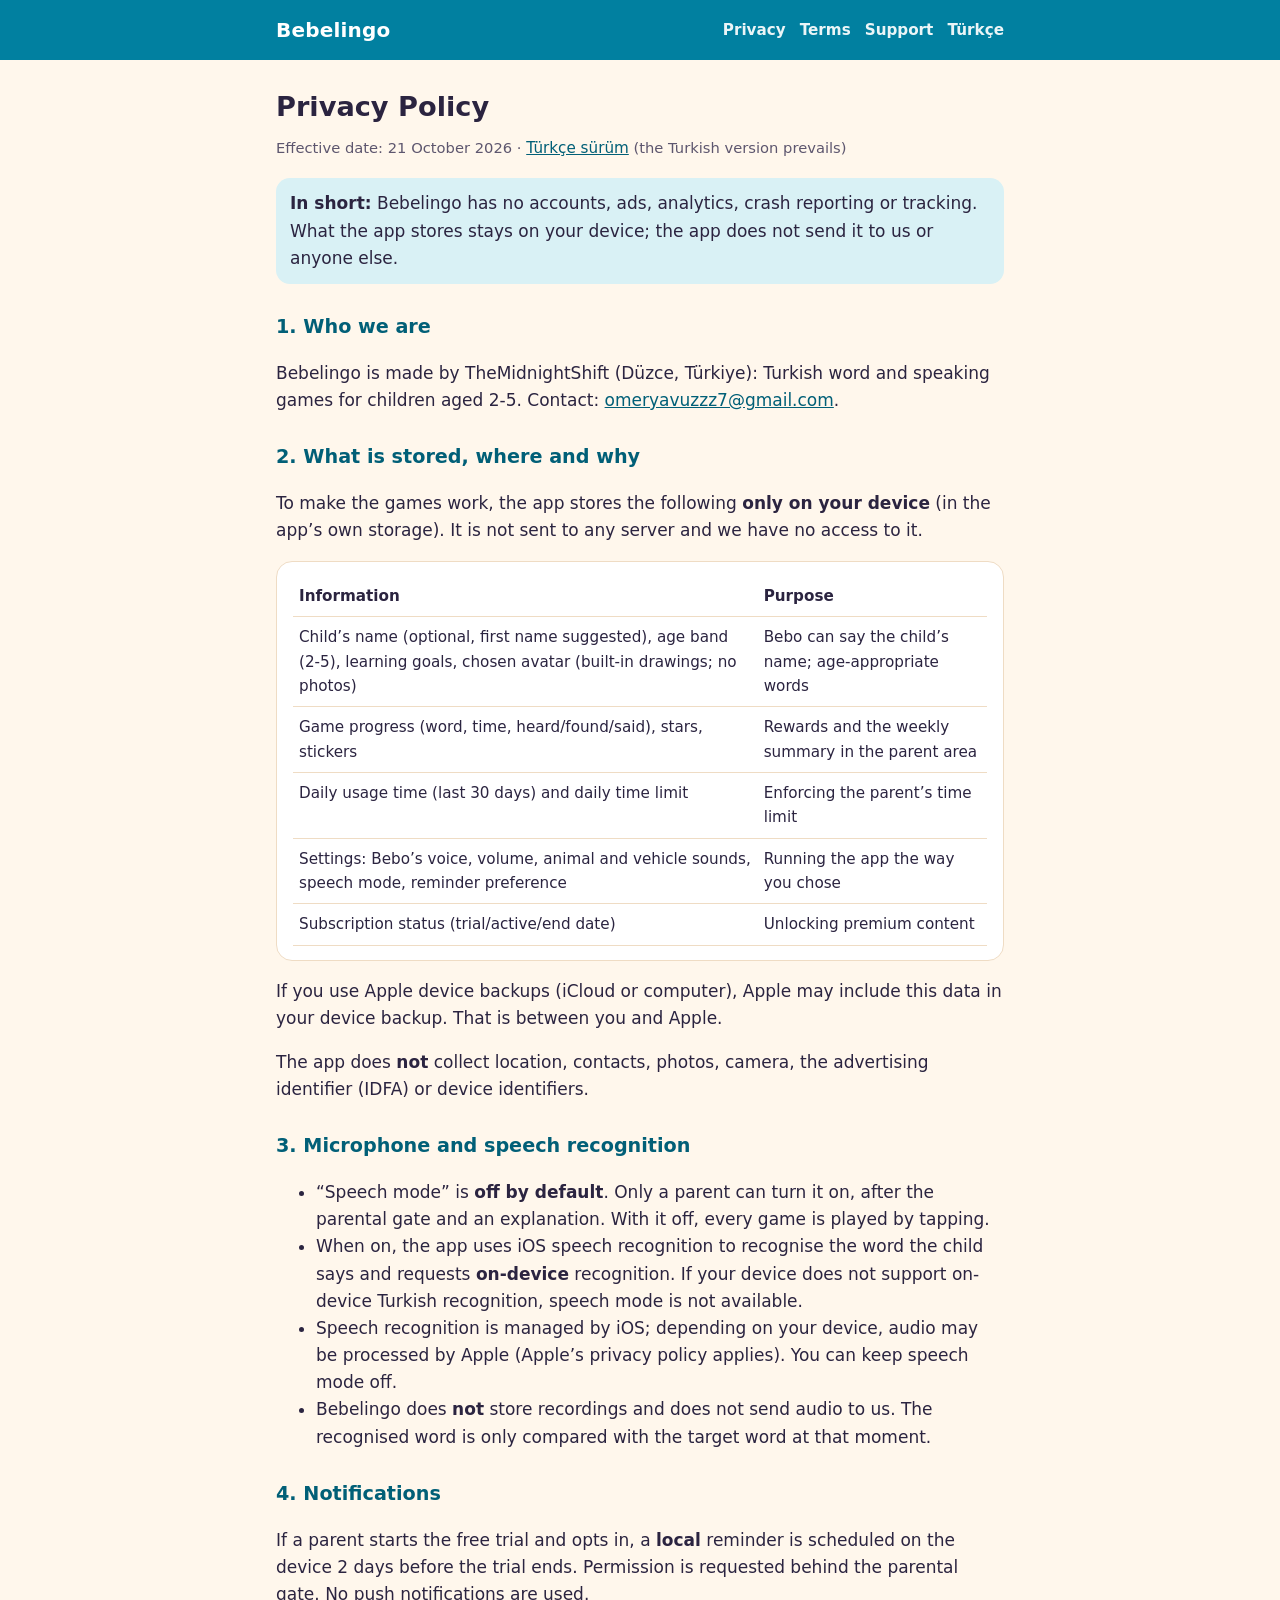
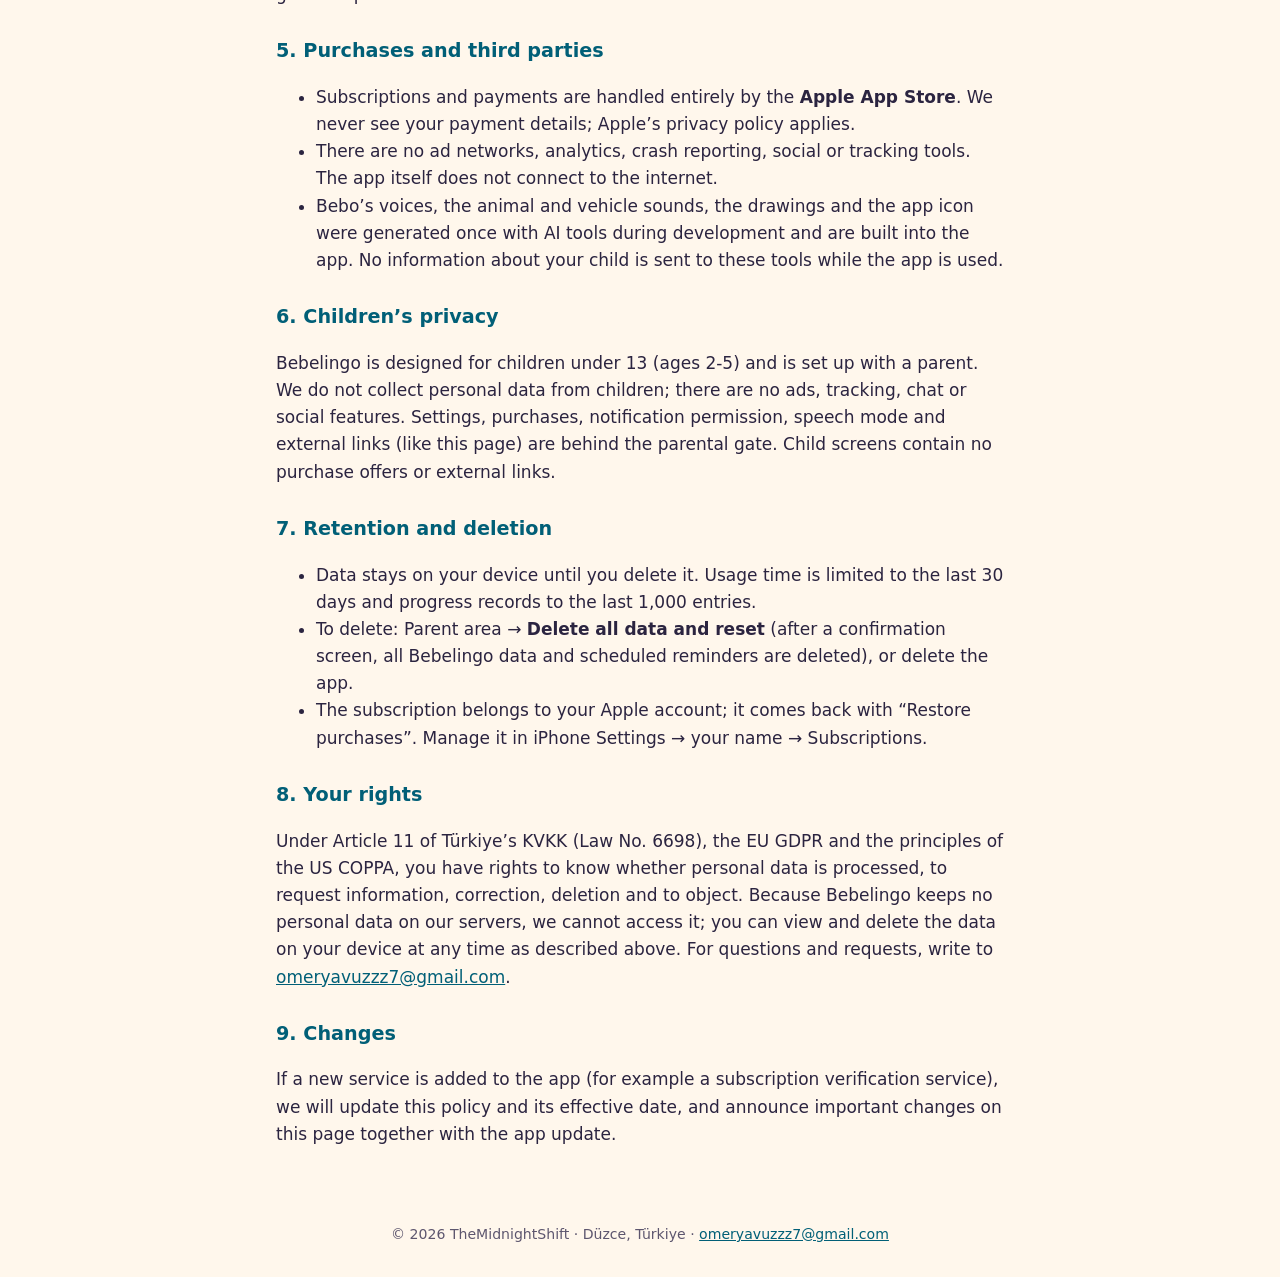
==== privacy-en.html @ 44e0bdba "Bebelingo yasal sayfaları: gizlilik, şartlar, destek (TR/EN) Kaynak: themidnightshiftco-beep/bebelin" ====
<!doctype html>
<html lang="en">
<head>
<meta charset="utf-8">
<meta name="viewport" content="width=device-width, initial-scale=1">
<title>Privacy Policy · Bebelingo</title>
<meta name="description" content="Bebelingo: 2-5 yaş için Türkçe kelime ve konuşma oyunları. Privacy Policy.">
<link rel="stylesheet" href="style.css">
<link rel="icon" href="icon.png">
</head>
<body>
<header><div class="wrap">
<a class="brand" href="index-en.html">Bebelingo</a>
<nav><a href="privacy-en.html">Privacy</a><a href="terms-en.html">Terms</a><a href="support-en.html">Support</a><a href="privacy.html" hreflang="tr">Türkçe</a></nav>
</div></header>
<main class="wrap">
<h1>Privacy Policy</h1>
<p class="meta">Effective date: 21 October 2026 · <a class="lang" href="privacy.html" hreflang="tr">Türkçe sürüm</a> (the Turkish version prevails)</p>

<div class="note"><strong>In short:</strong> Bebelingo has no accounts, ads, analytics, crash reporting or tracking. What the app stores stays on your device; the app does not send it to us or anyone else.</div>

<h2>1. Who we are</h2>
<p>Bebelingo is made by TheMidnightShift (Düzce, Türkiye): Turkish word and speaking games for children aged 2-5. Contact: <a href="mailto:omeryavuzzz7@gmail.com">omeryavuzzz7@gmail.com</a>.</p>

<h2>2. What is stored, where and why</h2>
<p>To make the games work, the app stores the following <strong>only on your device</strong> (in the app’s own storage). It is not sent to any server and we have no access to it.</p>
<div class="card"><table>
<tr><th>Information</th><th>Purpose</th></tr>
<tr><td>Child’s name (optional, first name suggested), age band (2-5), learning goals, chosen avatar (built-in drawings; no photos)</td><td>Bebo can say the child’s name; age-appropriate words</td></tr>
<tr><td>Game progress (word, time, heard/found/said), stars, stickers</td><td>Rewards and the weekly summary in the parent area</td></tr>
<tr><td>Daily usage time (last 30 days) and daily time limit</td><td>Enforcing the parent’s time limit</td></tr>
<tr><td>Settings: Bebo’s voice, volume, animal and vehicle sounds, speech mode, reminder preference</td><td>Running the app the way you chose</td></tr>
<tr><td>Subscription status (trial/active/end date)</td><td>Unlocking premium content</td></tr>
</table></div>
<p>If you use Apple device backups (iCloud or computer), Apple may include this data in your device backup. That is between you and Apple.</p>
<p>The app does <strong>not</strong> collect location, contacts, photos, camera, the advertising identifier (IDFA) or device identifiers.</p>

<h2>3. Microphone and speech recognition</h2>
<ul>
<li>“Speech mode” is <strong>off by default</strong>. Only a parent can turn it on, after the parental gate and an explanation. With it off, every game is played by tapping.</li>
<li>When on, the app uses iOS speech recognition to recognise the word the child says and requests <strong>on-device</strong> recognition. If your device does not support on-device Turkish recognition, speech mode is not available.</li>
<li>Speech recognition is managed by iOS; depending on your device, audio may be processed by Apple (Apple’s privacy policy applies). You can keep speech mode off.</li>
<li>Bebelingo does <strong>not</strong> store recordings and does not send audio to us. The recognised word is only compared with the target word at that moment.</li>
</ul>

<h2>4. Notifications</h2>
<p>If a parent starts the free trial and opts in, a <strong>local</strong> reminder is scheduled on the device 2 days before the trial ends. Permission is requested behind the parental gate. No push notifications are used.</p>

<h2>5. Purchases and third parties</h2>
<ul>
<li>Subscriptions and payments are handled entirely by the <strong>Apple App Store</strong>. We never see your payment details; Apple’s privacy policy applies.</li>
<li>There are no ad networks, analytics, crash reporting, social or tracking tools. The app itself does not connect to the internet.</li>
<li>Bebo’s voices, the animal and vehicle sounds, the drawings and the app icon were generated once with AI tools during development and are built into the app. No information about your child is sent to these tools while the app is used.</li>
</ul>

<h2>6. Children’s privacy</h2>
<p>Bebelingo is designed for children under 13 (ages 2-5) and is set up with a parent. We do not collect personal data from children; there are no ads, tracking, chat or social features. Settings, purchases, notification permission, speech mode and external links (like this page) are behind the parental gate. Child screens contain no purchase offers or external links.</p>

<h2>7. Retention and deletion</h2>
<ul>
<li>Data stays on your device until you delete it. Usage time is limited to the last 30 days and progress records to the last 1,000 entries.</li>
<li>To delete: Parent area → <strong>Delete all data and reset</strong> (after a confirmation screen, all Bebelingo data and scheduled reminders are deleted), or delete the app.</li>
<li>The subscription belongs to your Apple account; it comes back with “Restore purchases”. Manage it in iPhone Settings → your name → Subscriptions.</li>
</ul>

<h2>8. Your rights</h2>
<p>Under Article 11 of Türkiye’s KVKK (Law No. 6698), the EU GDPR and the principles of the US COPPA, you have rights to know whether personal data is processed, to request information, correction, deletion and to object. Because Bebelingo keeps no personal data on our servers, we cannot access it; you can view and delete the data on your device at any time as described above. For questions and requests, write to <a href="mailto:omeryavuzzz7@gmail.com">omeryavuzzz7@gmail.com</a>.</p>

<h2>9. Changes</h2>
<p>If a new service is added to the app (for example a subscription verification service), we will update this policy and its effective date, and announce important changes on this page together with the app update.</p>
</main>
<footer>© 2026 TheMidnightShift · Düzce, Türkiye · <a href="mailto:omeryavuzzz7@gmail.com">omeryavuzzz7@gmail.com</a></footer>
</body>
</html>
---- style.css ----
/* Bebelingo yasal sayfaları: sistem yazı tipi (çevrimdışı çalışır), marka renkleri, mobil uyumlu. */
:root {
  --teal: #0180a0;
  --teal-dark: #015f77;
  --teal-soft: #d9f1f5;
  --cream: #fff7ec;
  --ink: #2b2440;
  --muted: #5d566e;
  --line: #efdcc4;
}
* { box-sizing: border-box; }
html { -webkit-text-size-adjust: 100%; }
body {
  margin: 0;
  background: var(--cream);
  color: var(--ink);
  font: 17px/1.6 ui-rounded, -apple-system, "SF Pro Rounded", system-ui, "Segoe UI", Roboto, sans-serif;
}
header { background: var(--teal); color: #fff; }
header .wrap { display: flex; align-items: center; justify-content: space-between; gap: 12px; padding: 14px 16px; }
header a { color: #fff; text-decoration: none; font-weight: 700; }
header .brand { font-size: 1.25rem; letter-spacing: .2px; }
header nav { display: flex; gap: 14px; flex-wrap: wrap; font-size: .95rem; }
header nav a { font-weight: 600; opacity: .92; }
.wrap { max-width: 760px; margin: 0 auto; padding: 0 16px; }
main.wrap { padding-top: 8px; padding-bottom: 40px; }
h1 { font-size: 1.7rem; line-height: 1.25; margin: 22px 0 6px; }
h2 { font-size: 1.2rem; margin: 28px 0 6px; color: var(--teal-dark); }
h3 { font-size: 1.05rem; margin: 18px 0 4px; }
p, li { color: var(--ink); }
.meta { color: var(--muted); font-size: .92rem; margin: 0 0 14px; }
.lang { display: inline-block; margin: 6px 0 4px; font-size: .95rem; }
a { color: var(--teal-dark); }
.card { background: #fff; border: 1px solid var(--line); border-radius: 16px; padding: 14px 16px; margin: 14px 0; }
.note { background: var(--teal-soft); border-radius: 14px; padding: 12px 14px; }
table { border-collapse: collapse; width: 100%; font-size: .95rem; }
th, td { text-align: left; vertical-align: top; padding: 8px 6px; border-bottom: 1px solid var(--line); }
details { background: #fff; border: 1px solid var(--line); border-radius: 14px; padding: 10px 14px; margin: 10px 0; }
summary { font-weight: 700; cursor: pointer; }
footer { color: var(--muted); font-size: .88rem; padding: 18px 16px 32px; text-align: center; }
.buttons { display: flex; flex-wrap: wrap; gap: 10px; margin: 16px 0; }
.buttons a { background: var(--teal); color: #fff; text-decoration: none; padding: 10px 16px; border-radius: 999px; font-weight: 700; }
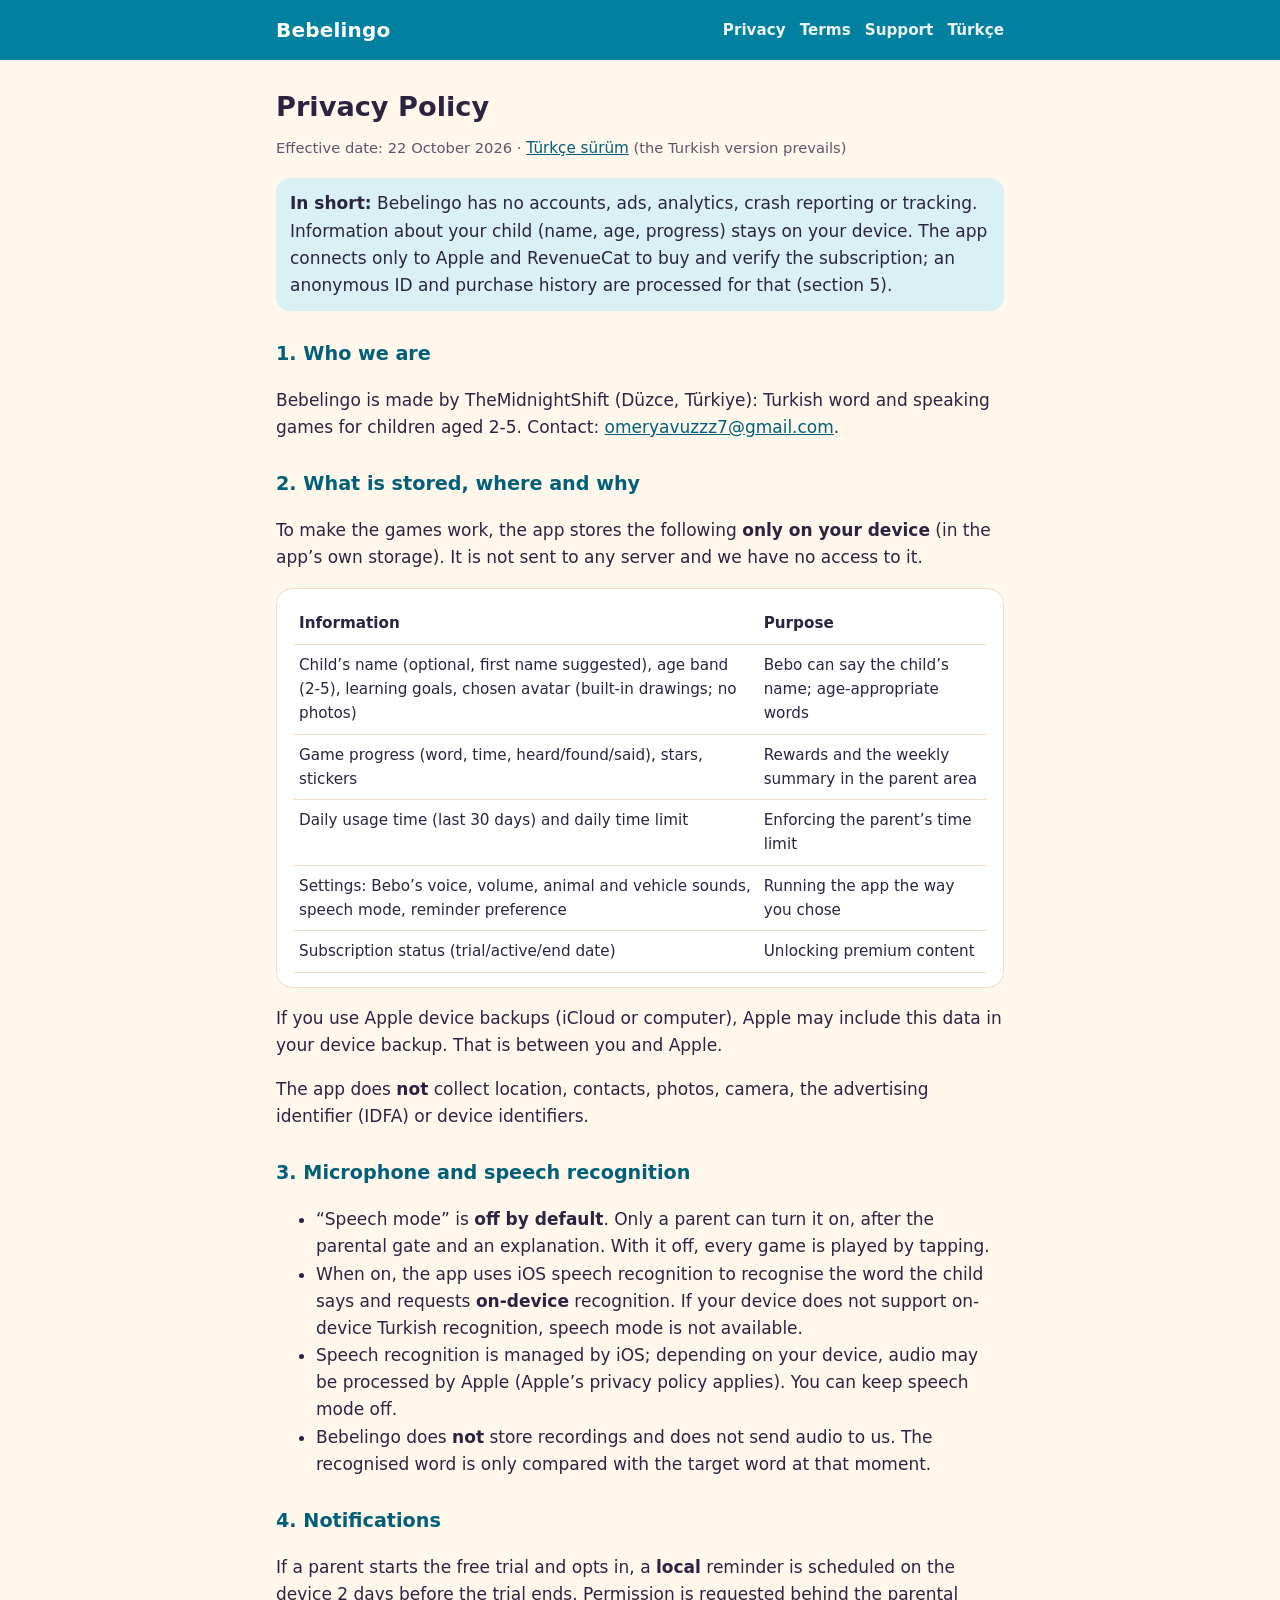
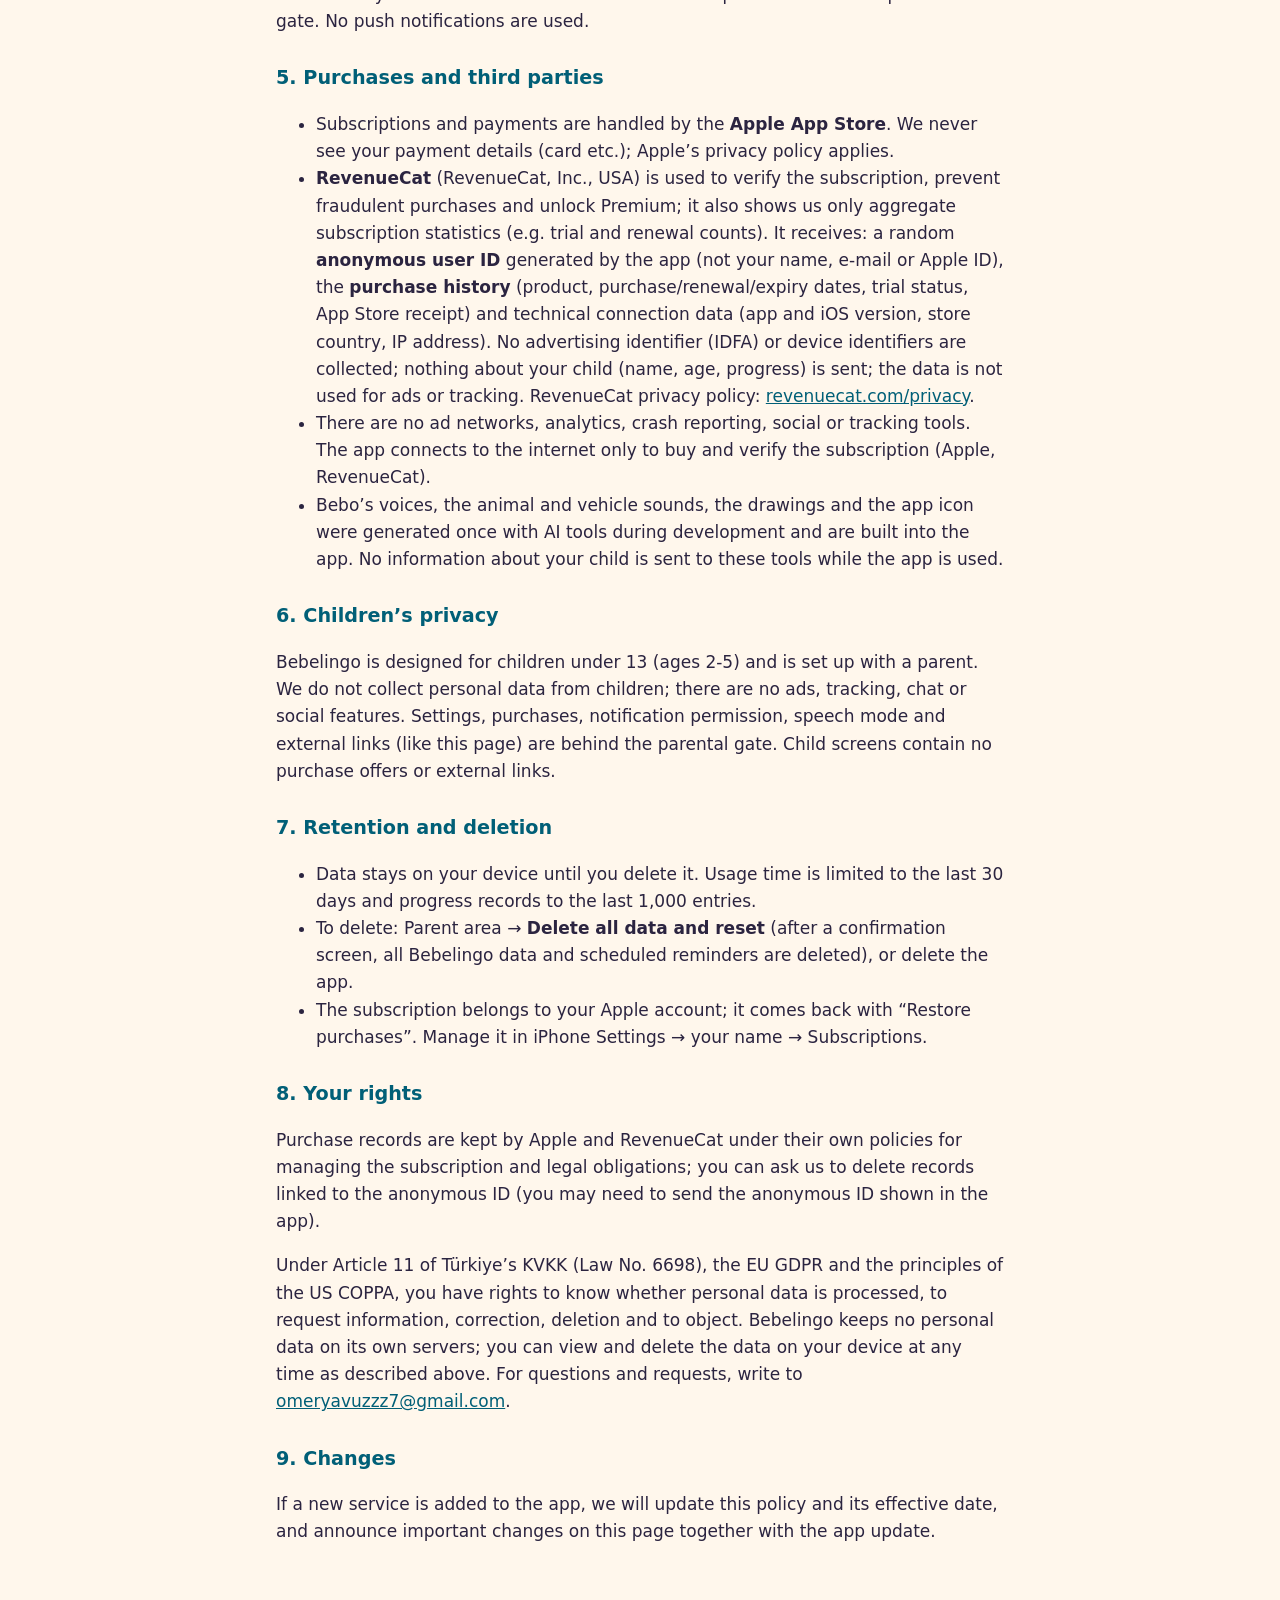
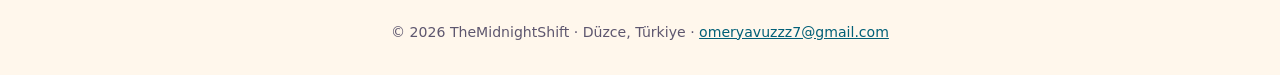
==== commit 157bac75: "Yıllık abonelik (₺349,99, 7 gün deneme) ve RevenueCat ile güncellenmiş gizlilik/şartlar Co-Authored-" ====
--- a/privacy-en.html
+++ b/privacy-en.html
@@ -15,9 +15,9 @@
 </div></header>
 <main class="wrap">
 <h1>Privacy Policy</h1>
-<p class="meta">Effective date: 21 October 2026 · <a class="lang" href="privacy.html" hreflang="tr">Türkçe sürüm</a> (the Turkish version prevails)</p>
+<p class="meta">Effective date: 22 October 2026 · <a class="lang" href="privacy.html" hreflang="tr">Türkçe sürüm</a> (the Turkish version prevails)</p>
 
-<div class="note"><strong>In short:</strong> Bebelingo has no accounts, ads, analytics, crash reporting or tracking. What the app stores stays on your device; the app does not send it to us or anyone else.</div>
+<div class="note"><strong>In short:</strong> Bebelingo has no accounts, ads, analytics, crash reporting or tracking. Information about your child (name, age, progress) stays on your device. The app connects only to Apple and RevenueCat to buy and verify the subscription; an anonymous ID and purchase history are processed for that (section 5).</div>
 
 <h2>1. Who we are</h2>
 <p>Bebelingo is made by TheMidnightShift (Düzce, Türkiye): Turkish word and speaking games for children aged 2-5. Contact: <a href="mailto:omeryavuzzz7@gmail.com">omeryavuzzz7@gmail.com</a>.</p>
@@ -48,8 +48,9 @@
 
 <h2>5. Purchases and third parties</h2>
 <ul>
-<li>Subscriptions and payments are handled entirely by the <strong>Apple App Store</strong>. We never see your payment details; Apple’s privacy policy applies.</li>
-<li>There are no ad networks, analytics, crash reporting, social or tracking tools. The app itself does not connect to the internet.</li>
+<li>Subscriptions and payments are handled by the <strong>Apple App Store</strong>. We never see your payment details (card etc.); Apple’s privacy policy applies.</li>
+<li><strong>RevenueCat</strong> (RevenueCat, Inc., USA) is used to verify the subscription, prevent fraudulent purchases and unlock Premium; it also shows us only aggregate subscription statistics (e.g. trial and renewal counts). It receives: a random <strong>anonymous user ID</strong> generated by the app (not your name, e-mail or Apple ID), the <strong>purchase history</strong> (product, purchase/renewal/expiry dates, trial status, App Store receipt) and technical connection data (app and iOS version, store country, IP address). No advertising identifier (IDFA) or device identifiers are collected; nothing about your child (name, age, progress) is sent; the data is not used for ads or tracking. RevenueCat privacy policy: <a href="https://www.revenuecat.com/privacy">revenuecat.com/privacy</a>.</li>
+<li>There are no ad networks, analytics, crash reporting, social or tracking tools. The app connects to the internet only to buy and verify the subscription (Apple, RevenueCat).</li>
 <li>Bebo’s voices, the animal and vehicle sounds, the drawings and the app icon were generated once with AI tools during development and are built into the app. No information about your child is sent to these tools while the app is used.</li>
 </ul>
 
@@ -64,10 +65,11 @@
 </ul>
 
 <h2>8. Your rights</h2>
-<p>Under Article 11 of Türkiye’s KVKK (Law No. 6698), the EU GDPR and the principles of the US COPPA, you have rights to know whether personal data is processed, to request information, correction, deletion and to object. Because Bebelingo keeps no personal data on our servers, we cannot access it; you can view and delete the data on your device at any time as described above. For questions and requests, write to <a href="mailto:omeryavuzzz7@gmail.com">omeryavuzzz7@gmail.com</a>.</p>
+<p>Purchase records are kept by Apple and RevenueCat under their own policies for managing the subscription and legal obligations; you can ask us to delete records linked to the anonymous ID (you may need to send the anonymous ID shown in the app).</p>
+<p>Under Article 11 of Türkiye’s KVKK (Law No. 6698), the EU GDPR and the principles of the US COPPA, you have rights to know whether personal data is processed, to request information, correction, deletion and to object. Bebelingo keeps no personal data on its own servers; you can view and delete the data on your device at any time as described above. For questions and requests, write to <a href="mailto:omeryavuzzz7@gmail.com">omeryavuzzz7@gmail.com</a>.</p>
 
 <h2>9. Changes</h2>
-<p>If a new service is added to the app (for example a subscription verification service), we will update this policy and its effective date, and announce important changes on this page together with the app update.</p>
+<p>If a new service is added to the app, we will update this policy and its effective date, and announce important changes on this page together with the app update.</p>
 </main>
 <footer>© 2026 TheMidnightShift · Düzce, Türkiye · <a href="mailto:omeryavuzzz7@gmail.com">omeryavuzzz7@gmail.com</a></footer>
 </body>
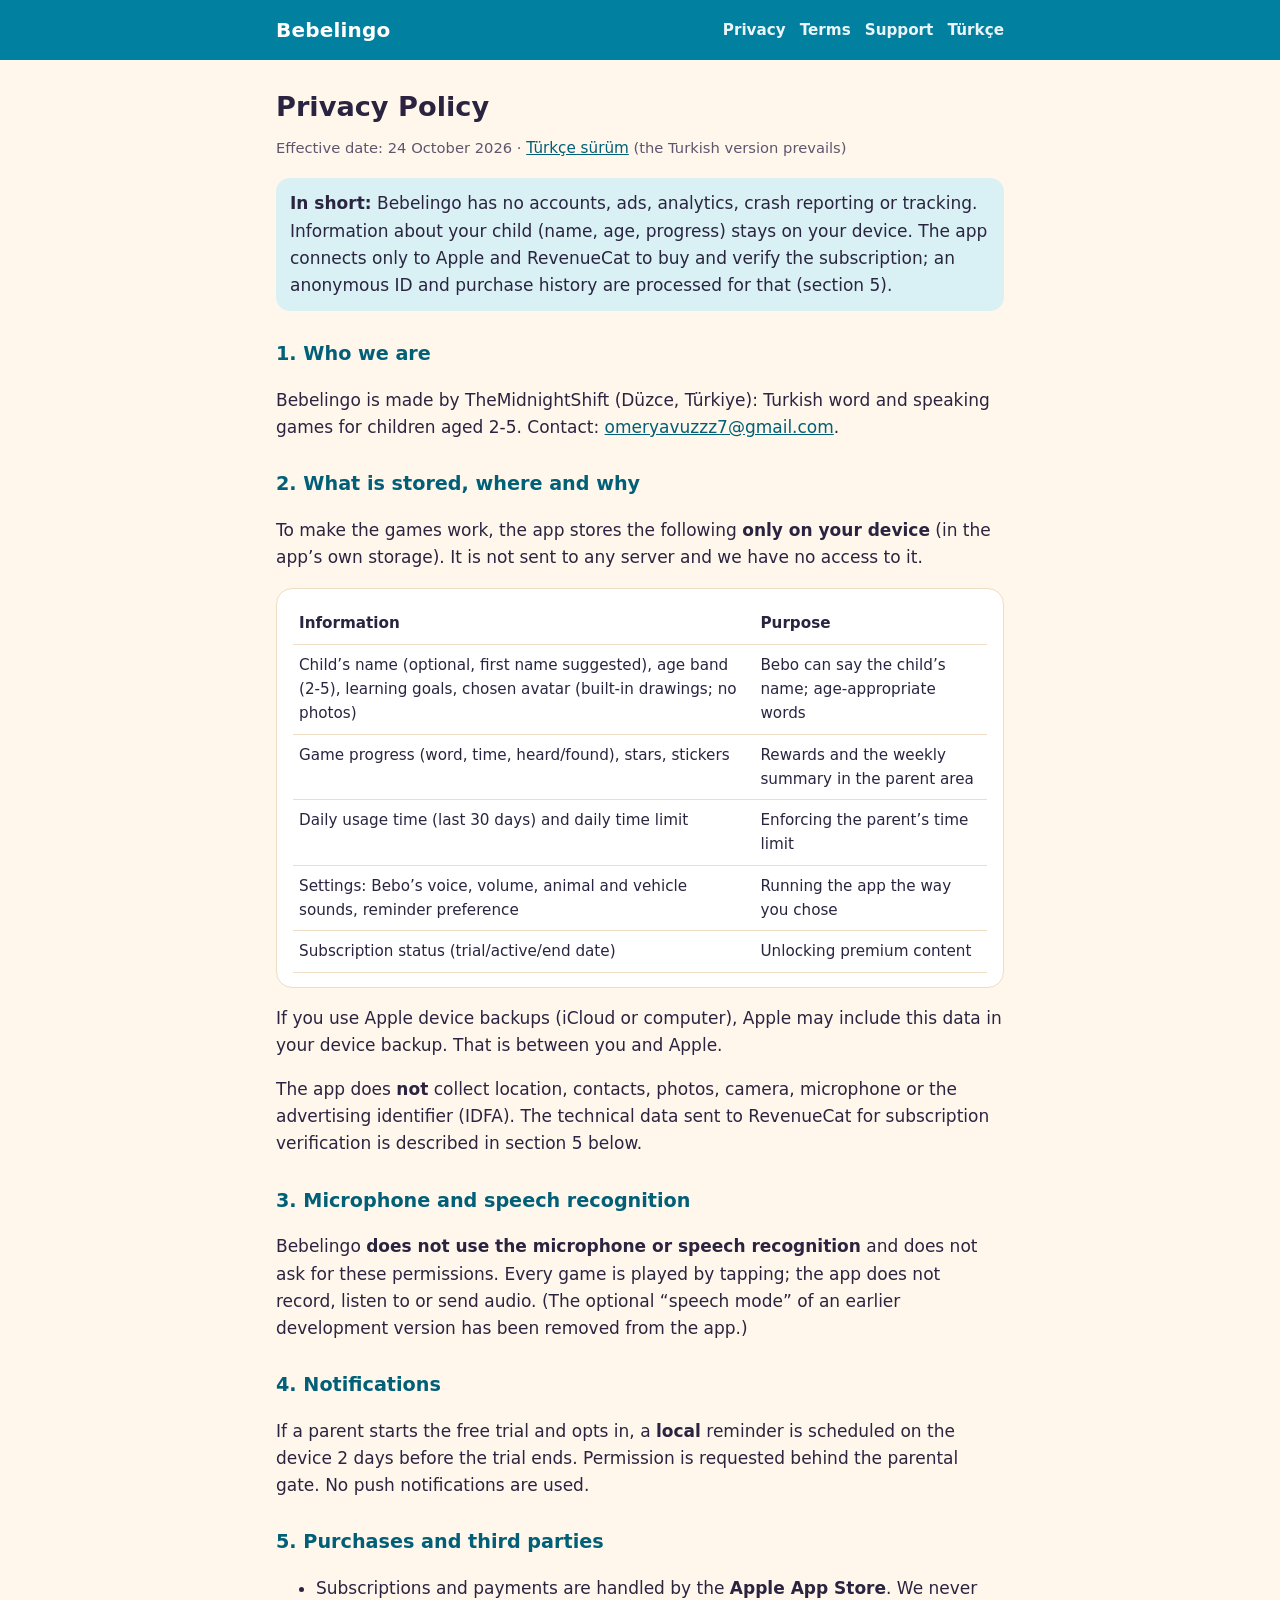
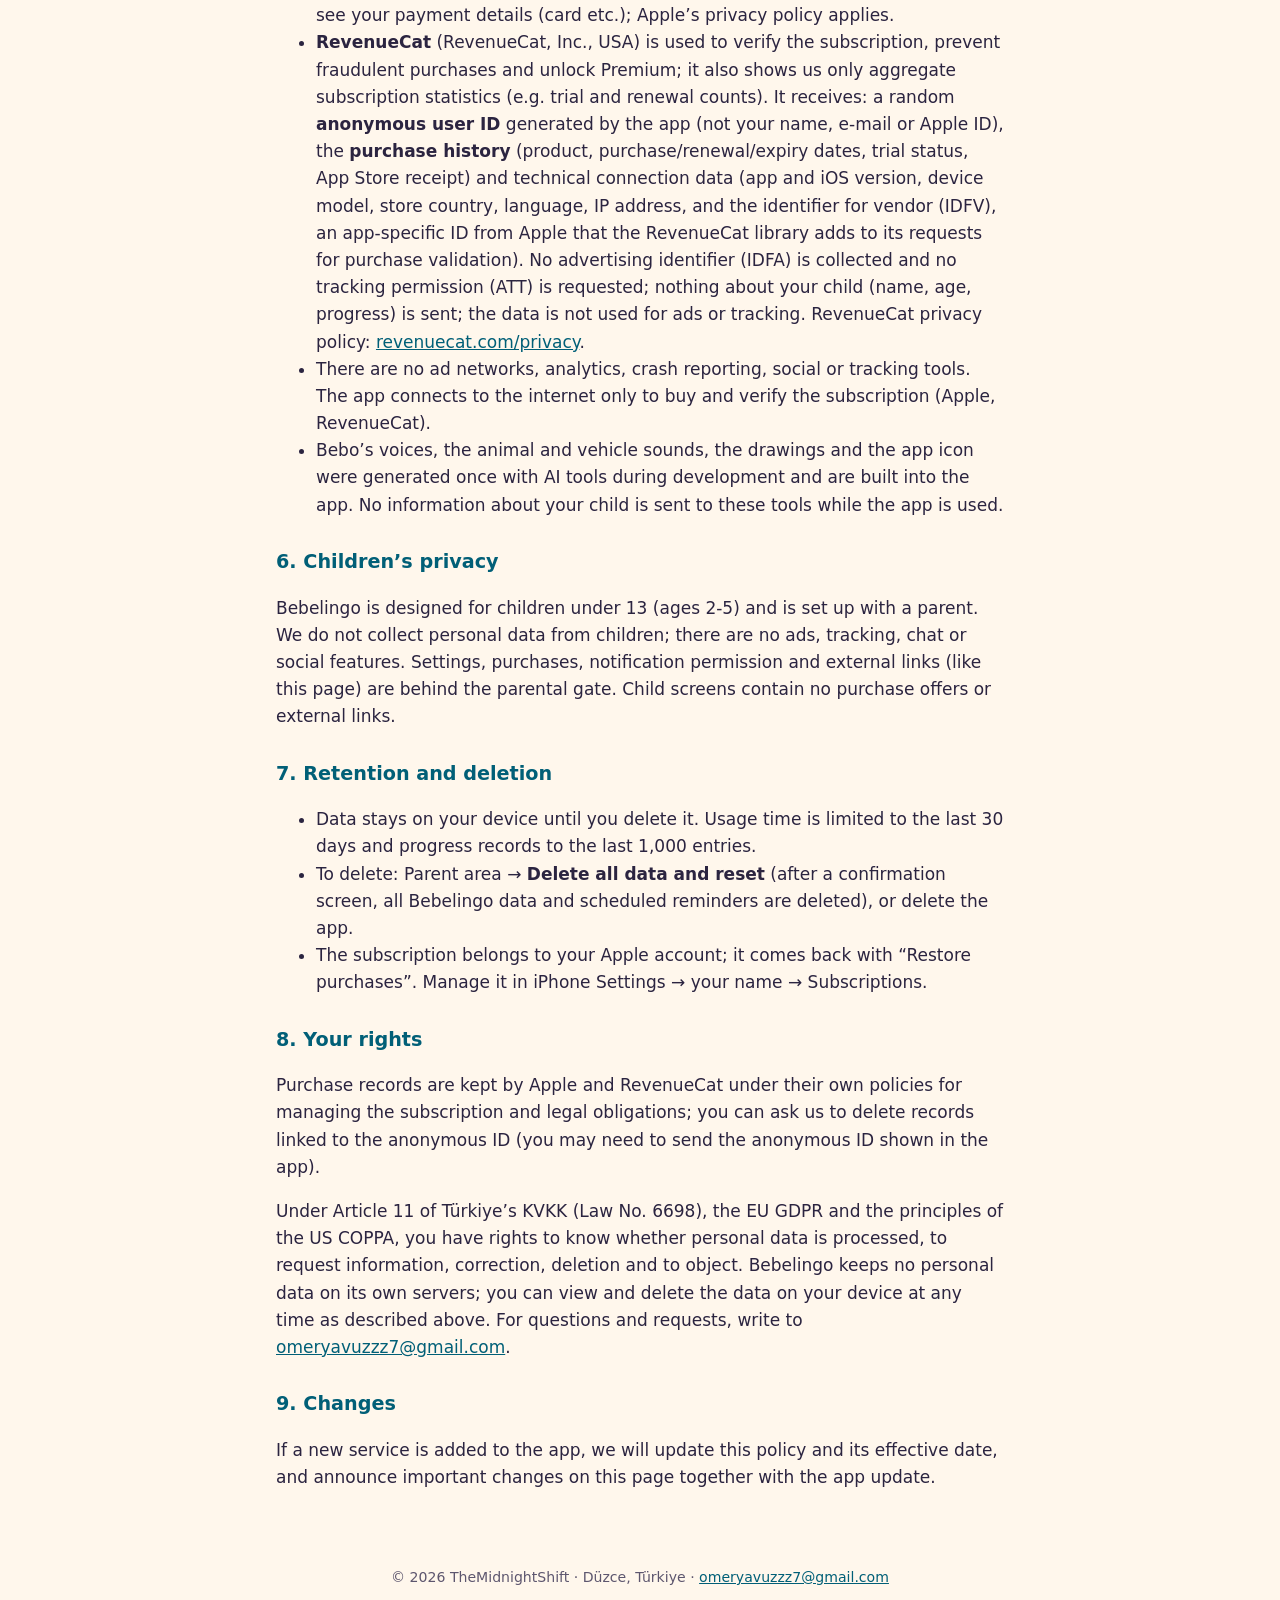
==== commit f3e5e555: "Konuşma tanıma kaldırıldı; mikrofon kullanılmaz, IDFV açıklaması (24 Ekim 2026) - Gizlilik: mikrofon" ====
--- a/privacy-en.html
+++ b/privacy-en.html
@@ -15,7 +15,7 @@
 </div></header>
 <main class="wrap">
 <h1>Privacy Policy</h1>
-<p class="meta">Effective date: 22 October 2026 · <a class="lang" href="privacy.html" hreflang="tr">Türkçe sürüm</a> (the Turkish version prevails)</p>
+<p class="meta">Effective date: 24 October 2026 · <a class="lang" href="privacy.html" hreflang="tr">Türkçe sürüm</a> (the Turkish version prevails)</p>
 
 <div class="note"><strong>In short:</strong> Bebelingo has no accounts, ads, analytics, crash reporting or tracking. Information about your child (name, age, progress) stays on your device. The app connects only to Apple and RevenueCat to buy and verify the subscription; an anonymous ID and purchase history are processed for that (section 5).</div>
 
@@ -27,21 +27,16 @@
 <div class="card"><table>
 <tr><th>Information</th><th>Purpose</th></tr>
 <tr><td>Child’s name (optional, first name suggested), age band (2-5), learning goals, chosen avatar (built-in drawings; no photos)</td><td>Bebo can say the child’s name; age-appropriate words</td></tr>
-<tr><td>Game progress (word, time, heard/found/said), stars, stickers</td><td>Rewards and the weekly summary in the parent area</td></tr>
+<tr><td>Game progress (word, time, heard/found), stars, stickers</td><td>Rewards and the weekly summary in the parent area</td></tr>
 <tr><td>Daily usage time (last 30 days) and daily time limit</td><td>Enforcing the parent’s time limit</td></tr>
-<tr><td>Settings: Bebo’s voice, volume, animal and vehicle sounds, speech mode, reminder preference</td><td>Running the app the way you chose</td></tr>
+<tr><td>Settings: Bebo’s voice, volume, animal and vehicle sounds, reminder preference</td><td>Running the app the way you chose</td></tr>
 <tr><td>Subscription status (trial/active/end date)</td><td>Unlocking premium content</td></tr>
 </table></div>
 <p>If you use Apple device backups (iCloud or computer), Apple may include this data in your device backup. That is between you and Apple.</p>
-<p>The app does <strong>not</strong> collect location, contacts, photos, camera, the advertising identifier (IDFA) or device identifiers.</p>
+<p>The app does <strong>not</strong> collect location, contacts, photos, camera, microphone or the advertising identifier (IDFA). The technical data sent to RevenueCat for subscription verification is described in section 5 below.</p>
 
 <h2>3. Microphone and speech recognition</h2>
-<ul>
-<li>“Speech mode” is <strong>off by default</strong>. Only a parent can turn it on, after the parental gate and an explanation. With it off, every game is played by tapping.</li>
-<li>When on, the app uses iOS speech recognition to recognise the word the child says and requests <strong>on-device</strong> recognition. If your device does not support on-device Turkish recognition, speech mode is not available.</li>
-<li>Speech recognition is managed by iOS; depending on your device, audio may be processed by Apple (Apple’s privacy policy applies). You can keep speech mode off.</li>
-<li>Bebelingo does <strong>not</strong> store recordings and does not send audio to us. The recognised word is only compared with the target word at that moment.</li>
-</ul>
+<p>Bebelingo <strong>does not use the microphone or speech recognition</strong> and does not ask for these permissions. Every game is played by tapping; the app does not record, listen to or send audio. (The optional “speech mode” of an earlier development version has been removed from the app.)</p>
 
 <h2>4. Notifications</h2>
 <p>If a parent starts the free trial and opts in, a <strong>local</strong> reminder is scheduled on the device 2 days before the trial ends. Permission is requested behind the parental gate. No push notifications are used.</p>
@@ -49,13 +44,13 @@
 <h2>5. Purchases and third parties</h2>
 <ul>
 <li>Subscriptions and payments are handled by the <strong>Apple App Store</strong>. We never see your payment details (card etc.); Apple’s privacy policy applies.</li>
-<li><strong>RevenueCat</strong> (RevenueCat, Inc., USA) is used to verify the subscription, prevent fraudulent purchases and unlock Premium; it also shows us only aggregate subscription statistics (e.g. trial and renewal counts). It receives: a random <strong>anonymous user ID</strong> generated by the app (not your name, e-mail or Apple ID), the <strong>purchase history</strong> (product, purchase/renewal/expiry dates, trial status, App Store receipt) and technical connection data (app and iOS version, store country, IP address). No advertising identifier (IDFA) or device identifiers are collected; nothing about your child (name, age, progress) is sent; the data is not used for ads or tracking. RevenueCat privacy policy: <a href="https://www.revenuecat.com/privacy">revenuecat.com/privacy</a>.</li>
+<li><strong>RevenueCat</strong> (RevenueCat, Inc., USA) is used to verify the subscription, prevent fraudulent purchases and unlock Premium; it also shows us only aggregate subscription statistics (e.g. trial and renewal counts). It receives: a random <strong>anonymous user ID</strong> generated by the app (not your name, e-mail or Apple ID), the <strong>purchase history</strong> (product, purchase/renewal/expiry dates, trial status, App Store receipt) and technical connection data (app and iOS version, device model, store country, language, IP address, and the identifier for vendor (IDFV), an app-specific ID from Apple that the RevenueCat library adds to its requests for purchase validation). No advertising identifier (IDFA) is collected and no tracking permission (ATT) is requested; nothing about your child (name, age, progress) is sent; the data is not used for ads or tracking. RevenueCat privacy policy: <a href="https://www.revenuecat.com/privacy">revenuecat.com/privacy</a>.</li>
 <li>There are no ad networks, analytics, crash reporting, social or tracking tools. The app connects to the internet only to buy and verify the subscription (Apple, RevenueCat).</li>
 <li>Bebo’s voices, the animal and vehicle sounds, the drawings and the app icon were generated once with AI tools during development and are built into the app. No information about your child is sent to these tools while the app is used.</li>
 </ul>
 
 <h2>6. Children’s privacy</h2>
-<p>Bebelingo is designed for children under 13 (ages 2-5) and is set up with a parent. We do not collect personal data from children; there are no ads, tracking, chat or social features. Settings, purchases, notification permission, speech mode and external links (like this page) are behind the parental gate. Child screens contain no purchase offers or external links.</p>
+<p>Bebelingo is designed for children under 13 (ages 2-5) and is set up with a parent. We do not collect personal data from children; there are no ads, tracking, chat or social features. Settings, purchases, notification permission and external links (like this page) are behind the parental gate. Child screens contain no purchase offers or external links.</p>
 
 <h2>7. Retention and deletion</h2>
 <ul>
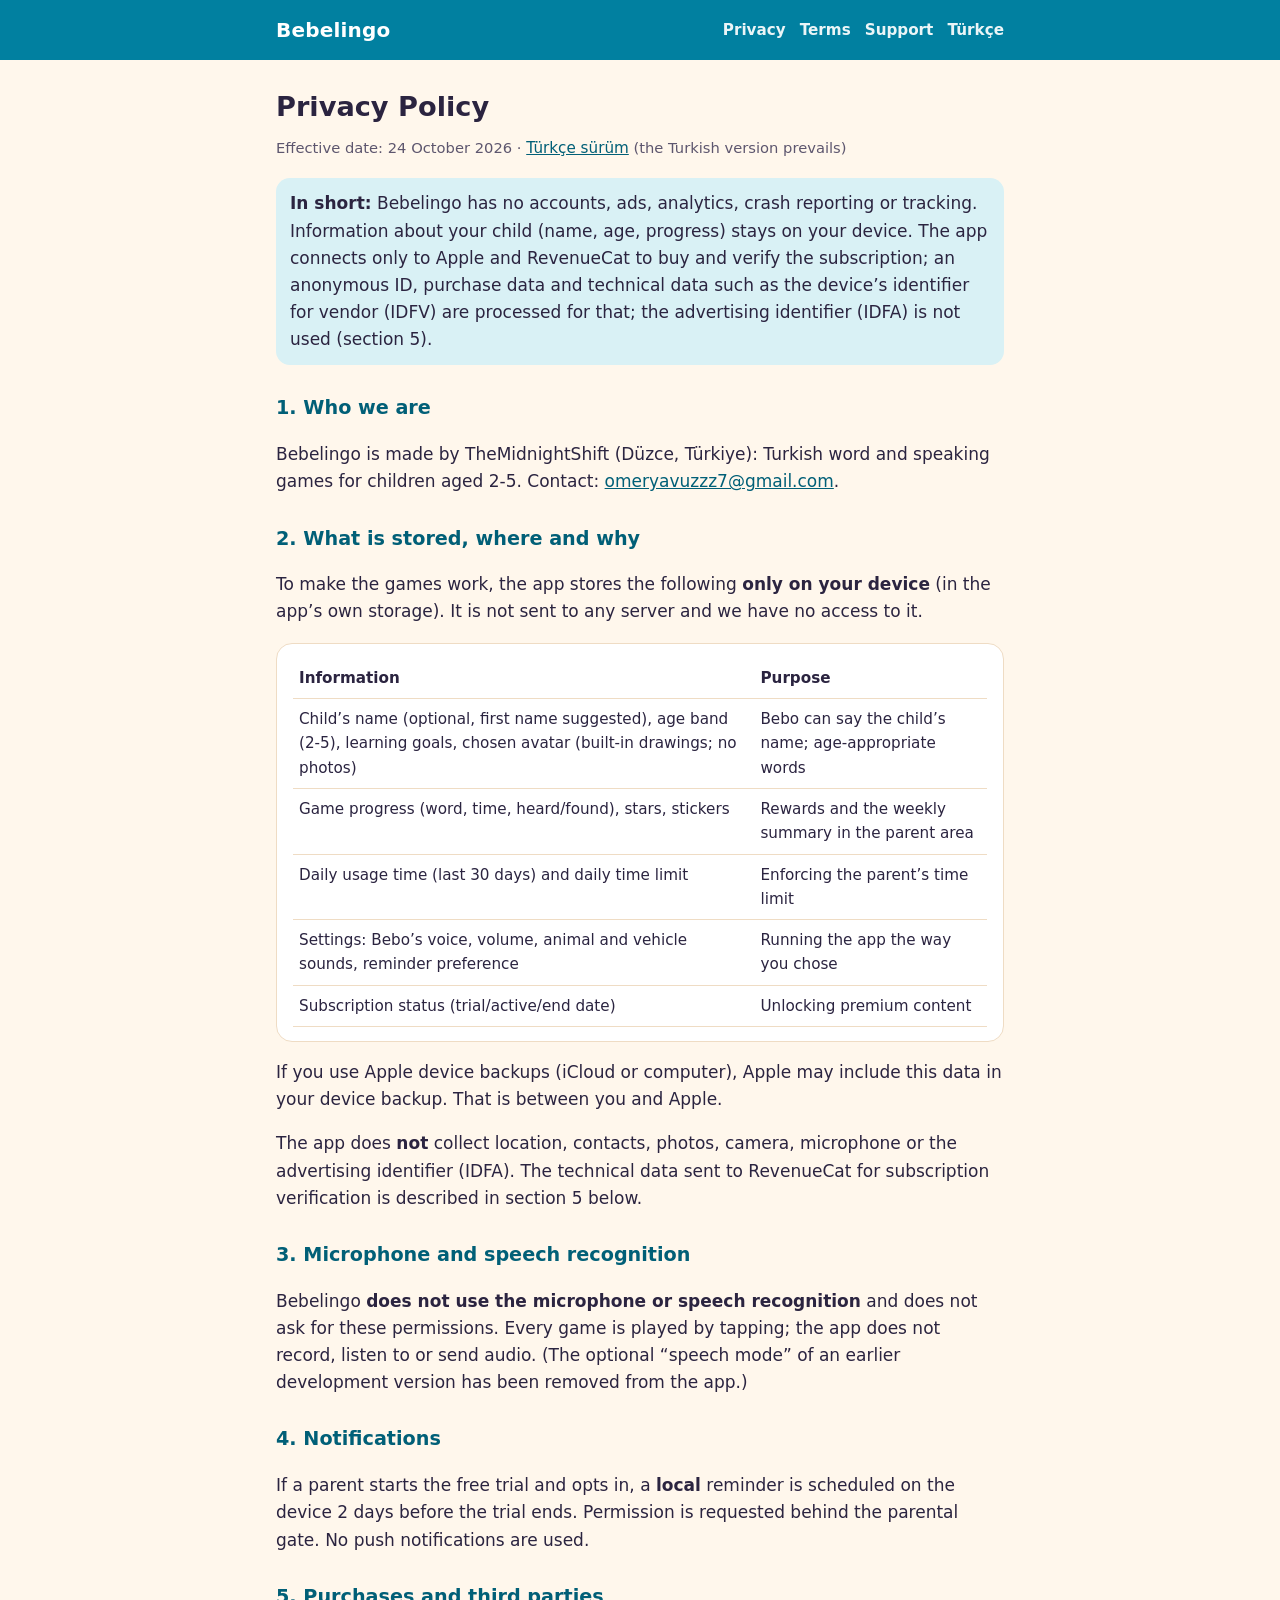
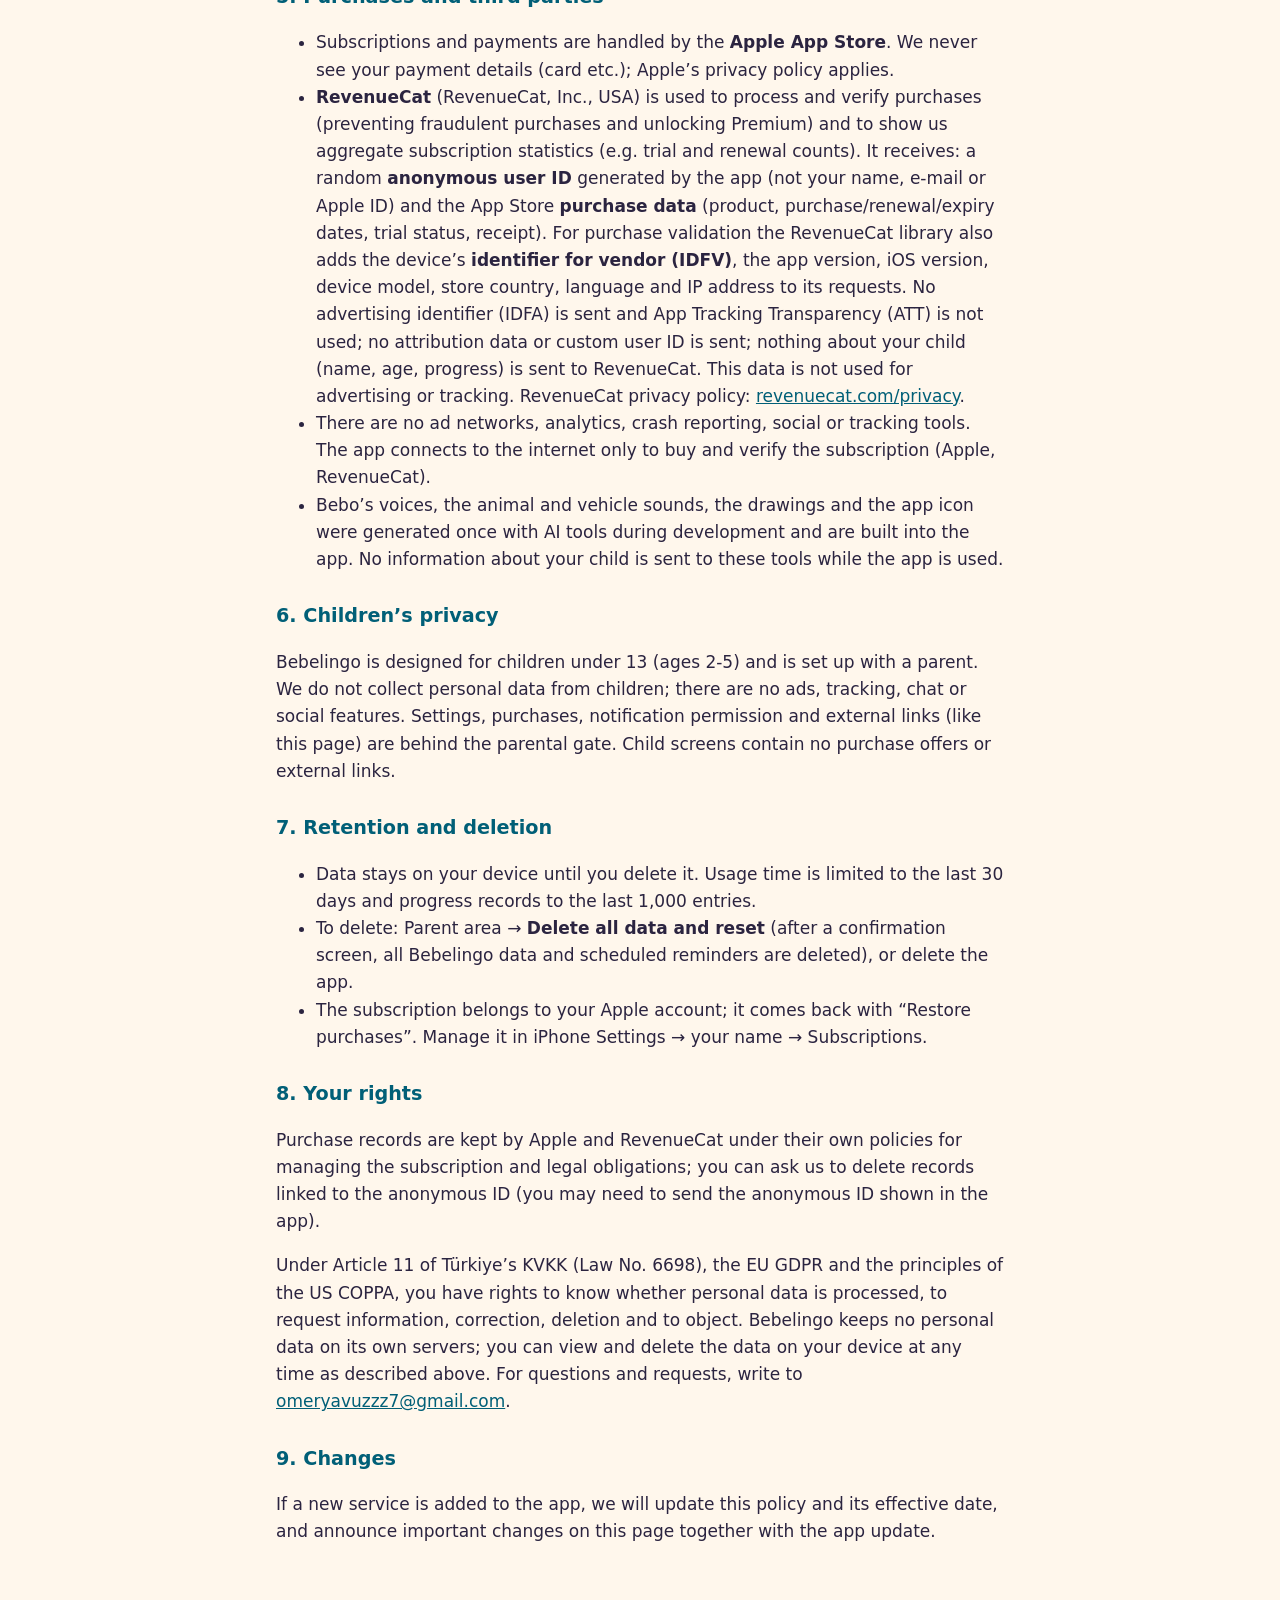
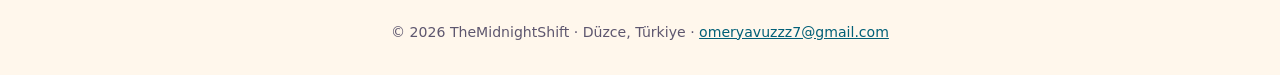
==== commit f5599ed6: "Gizlilik: RevenueCat'e giden veriler ve amaç (işleme/doğrulama, toplu istatistik) netleştirildi; IDF" ====
--- a/privacy-en.html
+++ b/privacy-en.html
@@ -17,7 +17,7 @@
 <h1>Privacy Policy</h1>
 <p class="meta">Effective date: 24 October 2026 · <a class="lang" href="privacy.html" hreflang="tr">Türkçe sürüm</a> (the Turkish version prevails)</p>
 
-<div class="note"><strong>In short:</strong> Bebelingo has no accounts, ads, analytics, crash reporting or tracking. Information about your child (name, age, progress) stays on your device. The app connects only to Apple and RevenueCat to buy and verify the subscription; an anonymous ID and purchase history are processed for that (section 5).</div>
+<div class="note"><strong>In short:</strong> Bebelingo has no accounts, ads, analytics, crash reporting or tracking. Information about your child (name, age, progress) stays on your device. The app connects only to Apple and RevenueCat to buy and verify the subscription; an anonymous ID, purchase data and technical data such as the device’s identifier for vendor (IDFV) are processed for that; the advertising identifier (IDFA) is not used (section 5).</div>
 
 <h2>1. Who we are</h2>
 <p>Bebelingo is made by TheMidnightShift (Düzce, Türkiye): Turkish word and speaking games for children aged 2-5. Contact: <a href="mailto:omeryavuzzz7@gmail.com">omeryavuzzz7@gmail.com</a>.</p>
@@ -44,7 +44,7 @@
 <h2>5. Purchases and third parties</h2>
 <ul>
 <li>Subscriptions and payments are handled by the <strong>Apple App Store</strong>. We never see your payment details (card etc.); Apple’s privacy policy applies.</li>
-<li><strong>RevenueCat</strong> (RevenueCat, Inc., USA) is used to verify the subscription, prevent fraudulent purchases and unlock Premium; it also shows us only aggregate subscription statistics (e.g. trial and renewal counts). It receives: a random <strong>anonymous user ID</strong> generated by the app (not your name, e-mail or Apple ID), the <strong>purchase history</strong> (product, purchase/renewal/expiry dates, trial status, App Store receipt) and technical connection data (app and iOS version, device model, store country, language, IP address, and the identifier for vendor (IDFV), an app-specific ID from Apple that the RevenueCat library adds to its requests for purchase validation). No advertising identifier (IDFA) is collected and no tracking permission (ATT) is requested; nothing about your child (name, age, progress) is sent; the data is not used for ads or tracking. RevenueCat privacy policy: <a href="https://www.revenuecat.com/privacy">revenuecat.com/privacy</a>.</li>
+<li><strong>RevenueCat</strong> (RevenueCat, Inc., USA) is used to process and verify purchases (preventing fraudulent purchases and unlocking Premium) and to show us aggregate subscription statistics (e.g. trial and renewal counts). It receives: a random <strong>anonymous user ID</strong> generated by the app (not your name, e-mail or Apple ID) and the App Store <strong>purchase data</strong> (product, purchase/renewal/expiry dates, trial status, receipt). For purchase validation the RevenueCat library also adds the device’s <strong>identifier for vendor (IDFV)</strong>, the app version, iOS version, device model, store country, language and IP address to its requests. No advertising identifier (IDFA) is sent and App Tracking Transparency (ATT) is not used; no attribution data or custom user ID is sent; nothing about your child (name, age, progress) is sent to RevenueCat. This data is not used for advertising or tracking. RevenueCat privacy policy: <a href="https://www.revenuecat.com/privacy">revenuecat.com/privacy</a>.</li>
 <li>There are no ad networks, analytics, crash reporting, social or tracking tools. The app connects to the internet only to buy and verify the subscription (Apple, RevenueCat).</li>
 <li>Bebo’s voices, the animal and vehicle sounds, the drawings and the app icon were generated once with AI tools during development and are built into the app. No information about your child is sent to these tools while the app is used.</li>
 </ul>
